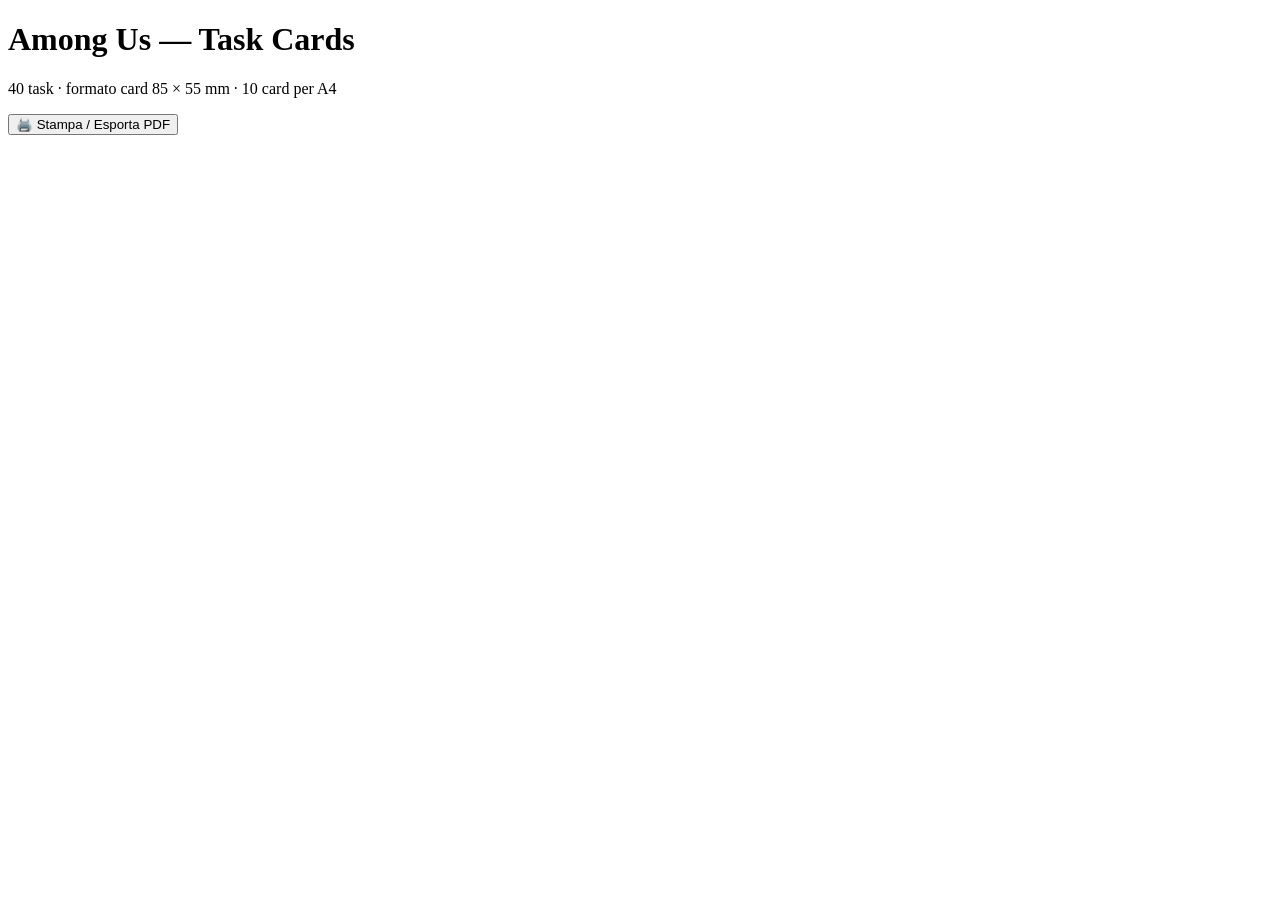
==== index.html @ a501e374 "Add Among Us task card template" ====
<!doctype html>
<html lang="it">
<head>
  <meta charset="utf-8">
  <meta name="viewport" content="width=device-width, initial-scale=1">
  <title>Among Us — Task Cards</title>
  <link rel="stylesheet" href="styles.css">
</head>
<body>
  <header class="toolbar">
    <div>
      <h1>Among Us — Task Cards</h1>
      <p>40 task · formato card 85 × 55 mm · 10 card per A4</p>
    </div>
    <button type="button" onclick="window.print()">🖨️ Stampa / Esporta PDF</button>
  </header>

  <main id="cards"></main>

  <script src="tasks.js"></script>
</body>
</html>
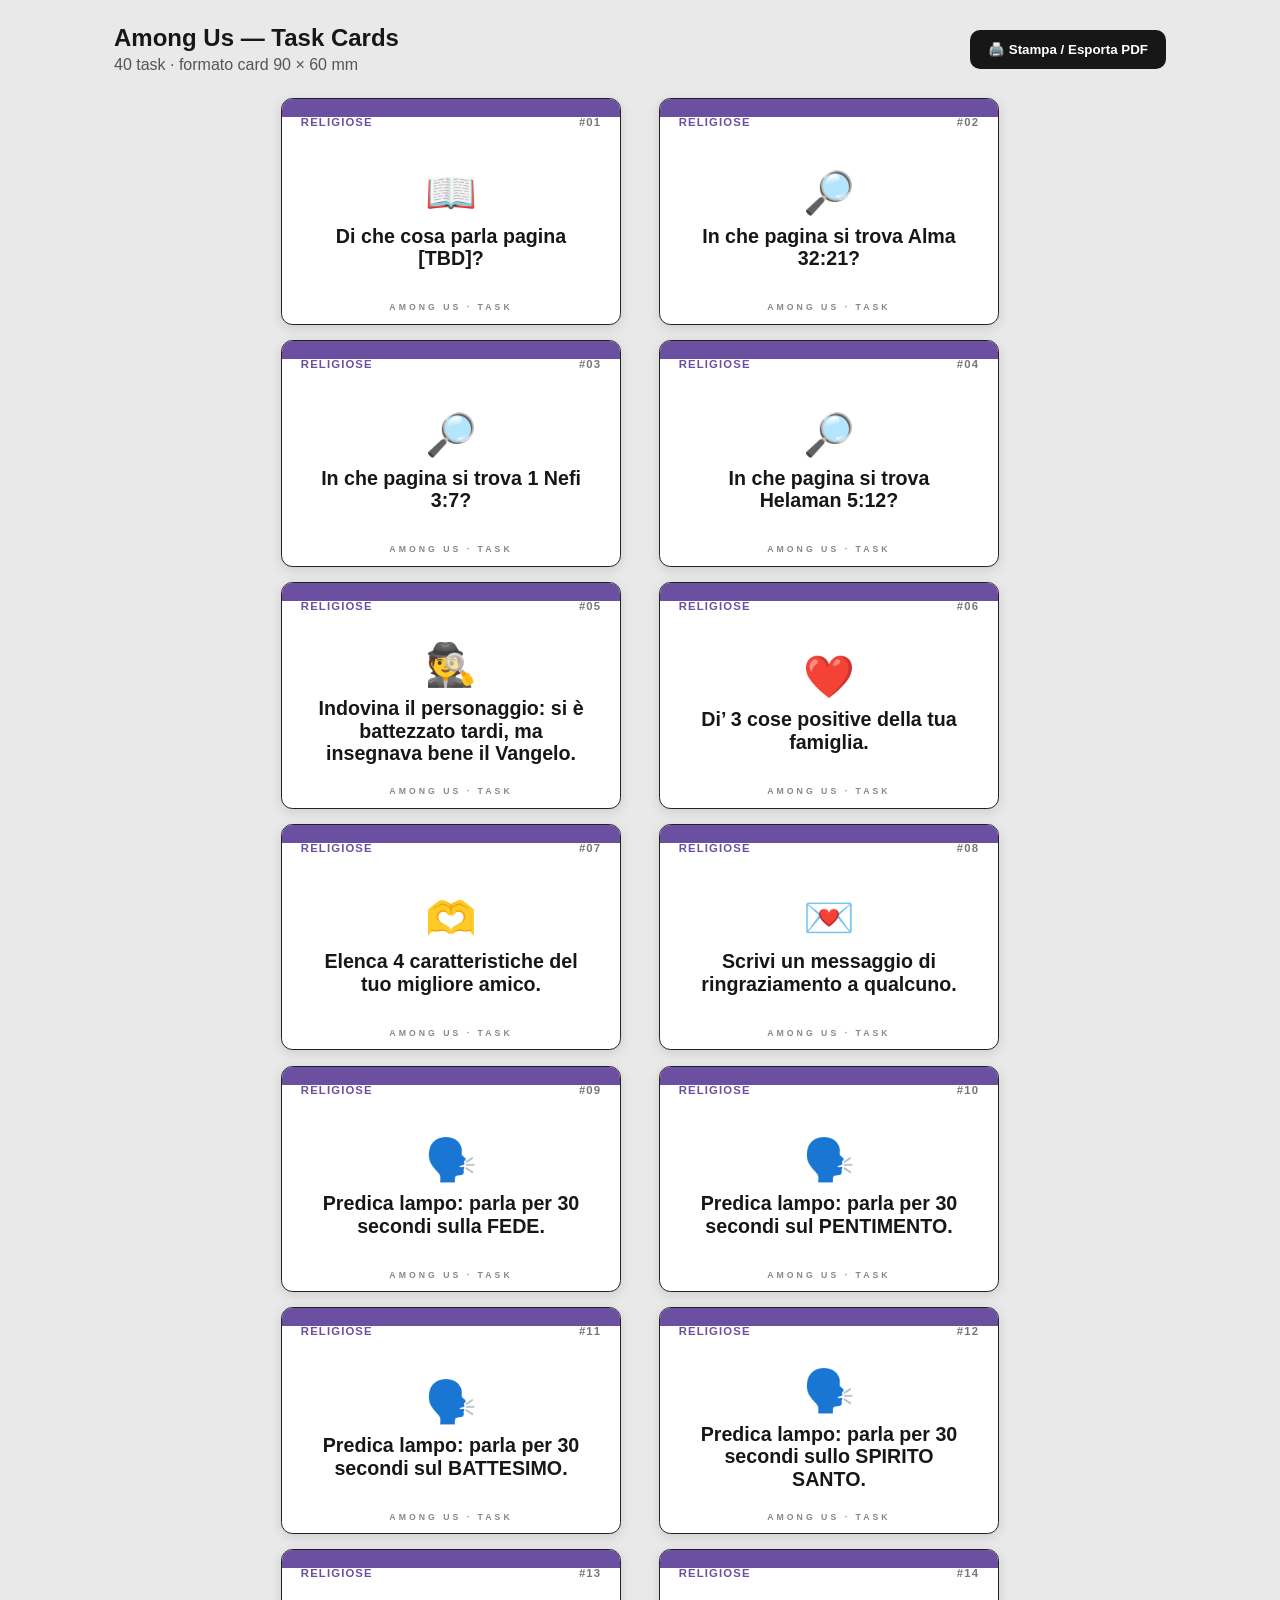
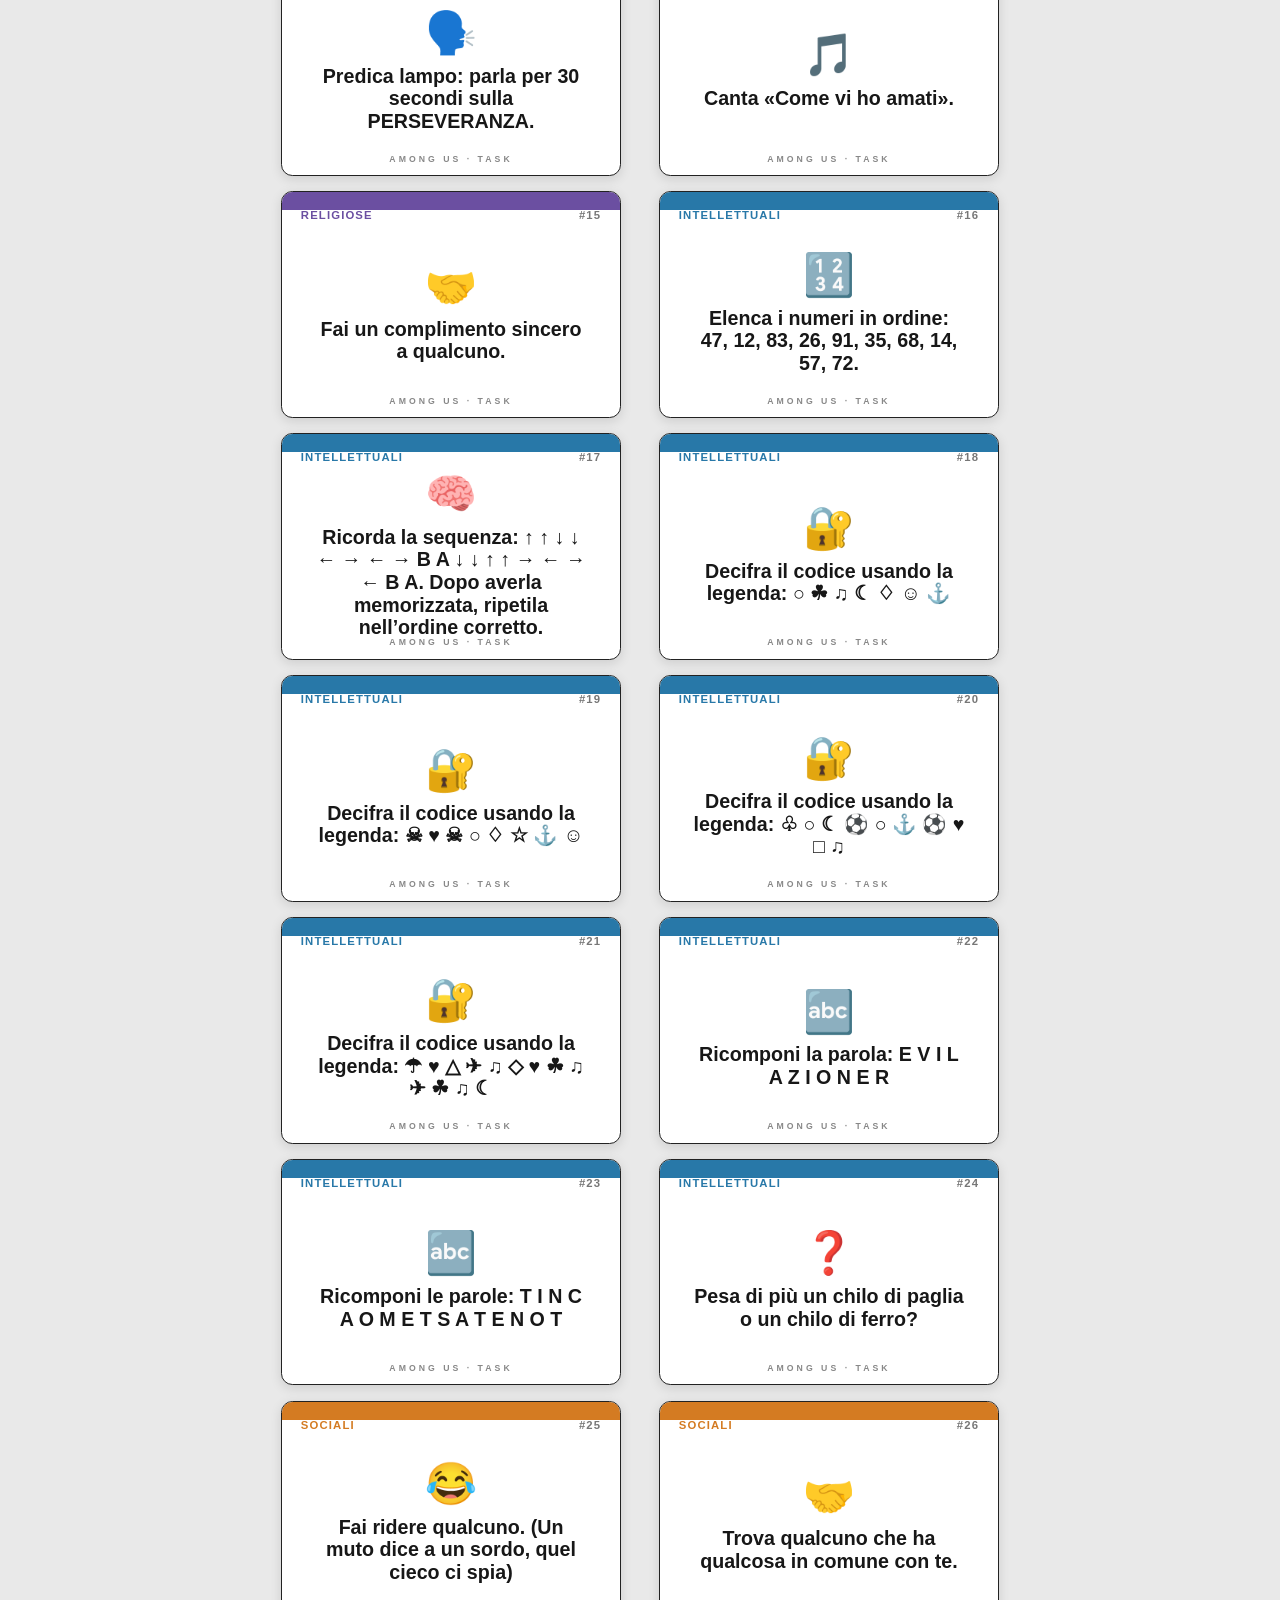
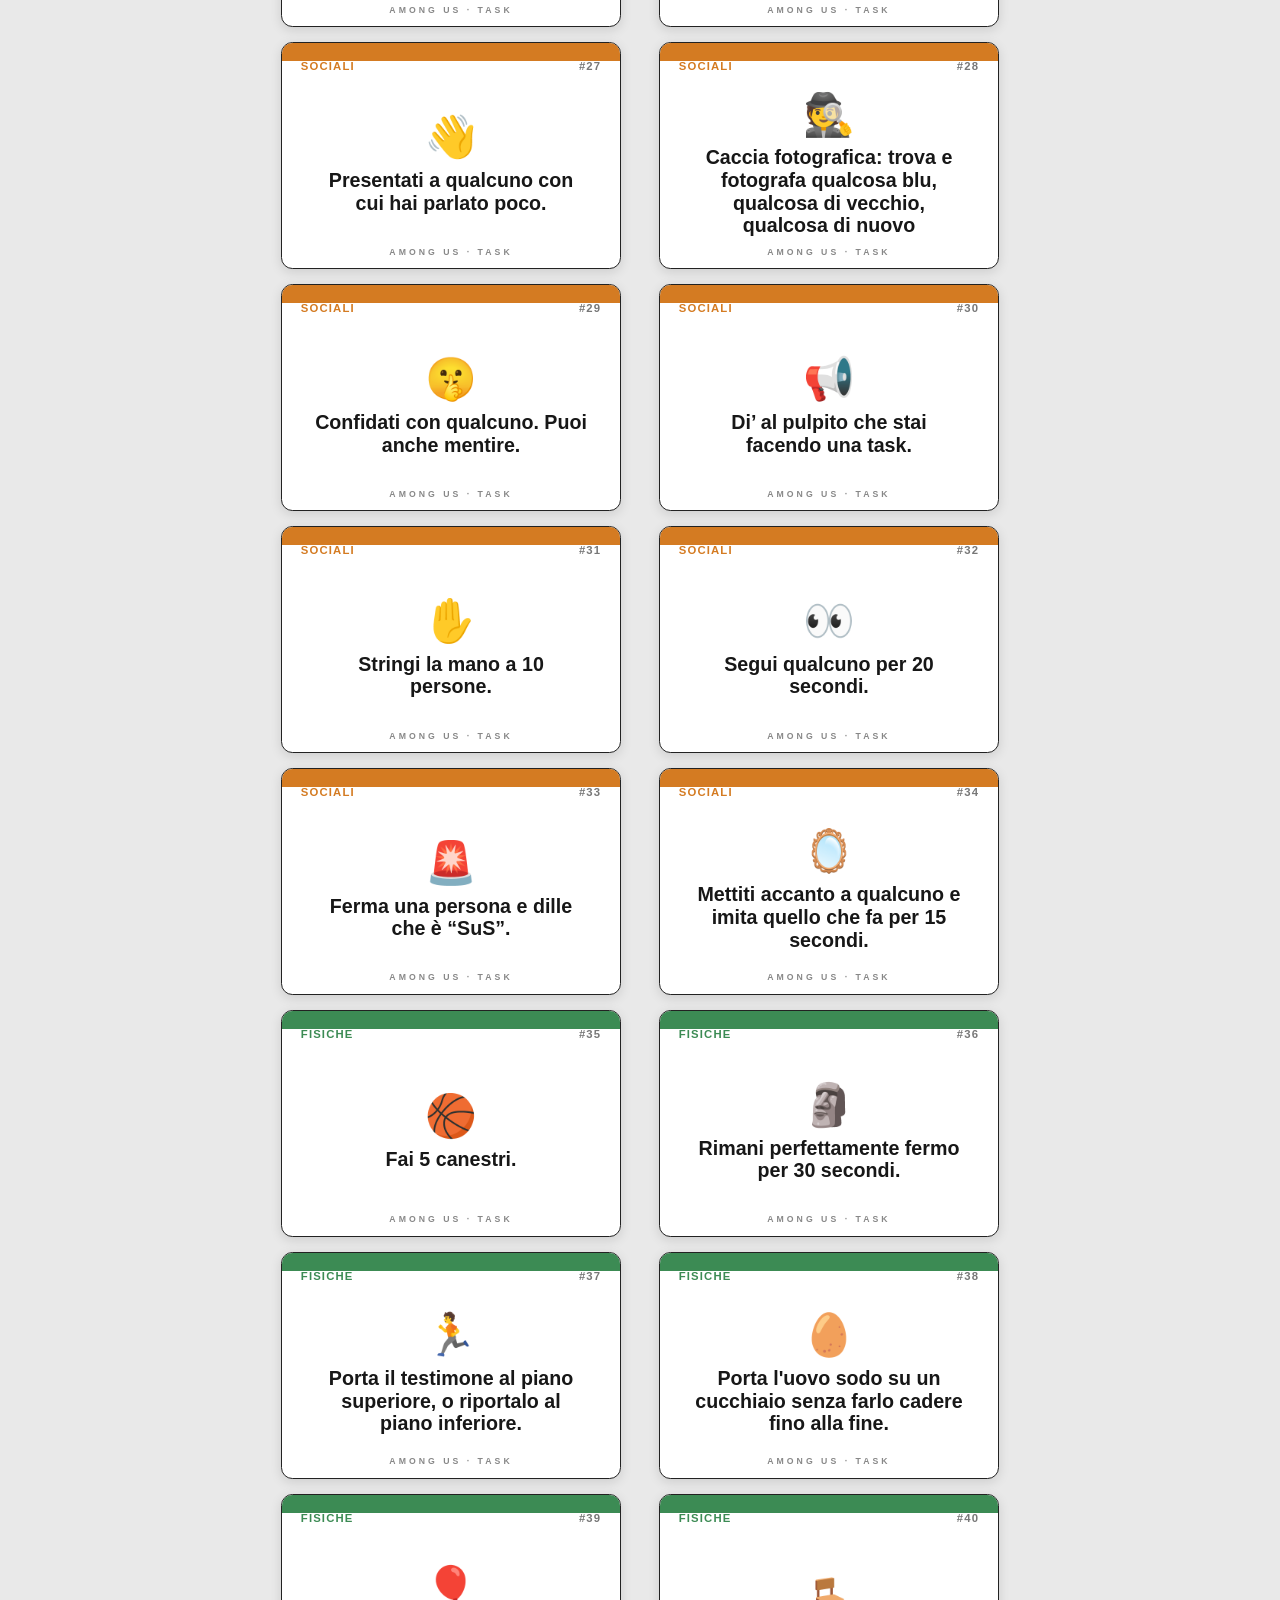
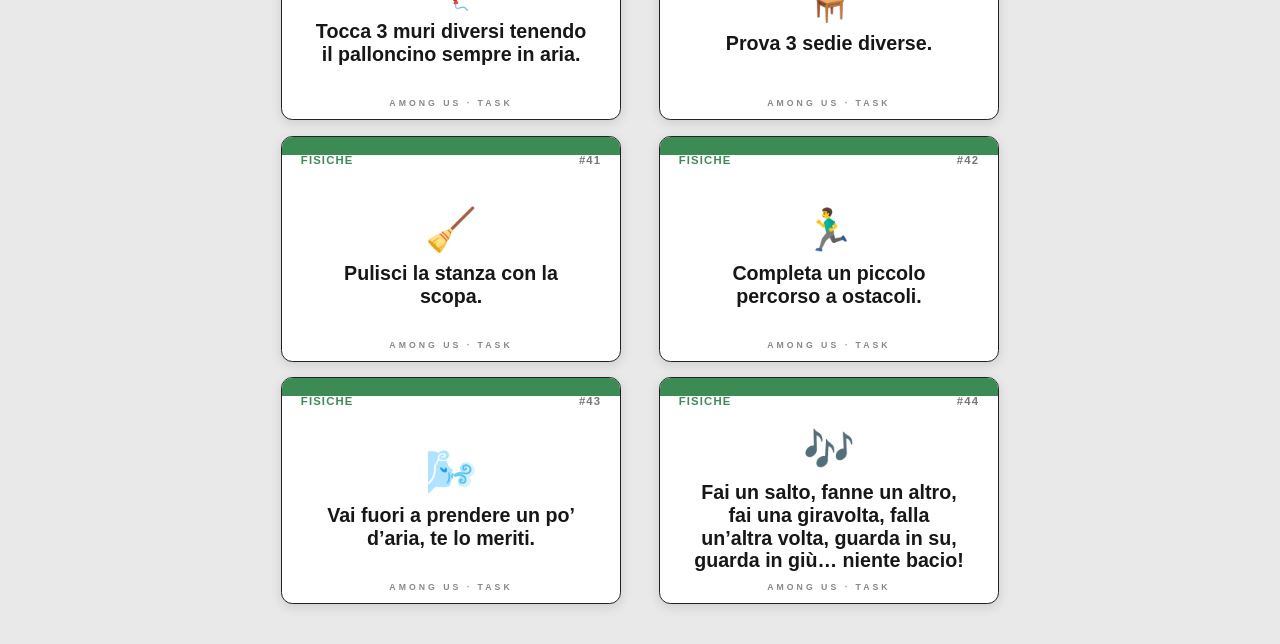
==== commit 7cc4cd68: "Update task card dimensions in index.html" ====
--- a/index.html
+++ b/index.html
@@ -10,7 +10,7 @@
   <header class="toolbar">
     <div>
       <h1>Among Us — Task Cards</h1>
-      <p>40 task · formato card 85 × 55 mm · 10 card per A4</p>
+      <p>40 task · formato card 90 × 60 mm</p>
     </div>
     <button type="button" onclick="window.print()">🖨️ Stampa / Esporta PDF</button>
   </header>
--- a/styles.css
+++ b/styles.css
@@ -0,0 +1,185 @@
+@page {
+  size: A4 portrait;
+  margin: 0;
+}
+
+:root {
+  --card-width: 90mm;
+  --card-height: 60mm;
+  --page-width: 210mm;
+  --page-height: 297mm;
+  --page-gap-x: 10mm;
+  --page-gap-y: 4mm;
+}
+
+* {
+  box-sizing: border-box;
+}
+
+html,
+body {
+  margin: 0;
+  padding: 0;
+}
+
+body {
+  background: #e9e9e9;
+  color: #171717;
+  font-family: Arial, Helvetica, sans-serif;
+}
+
+.toolbar {
+  max-width: 1100px;
+  margin: 0 auto;
+  padding: 24px;
+  display: flex;
+  align-items: center;
+  justify-content: space-between;
+  gap: 20px;
+}
+
+.toolbar h1 {
+  margin: 0 0 4px;
+  font-size: 24px;
+}
+
+.toolbar p {
+  margin: 0;
+  color: #555;
+}
+
+.toolbar button {
+  border: 0;
+  border-radius: 10px;
+  padding: 12px 18px;
+  background: #171717;
+  color: white;
+  font-weight: 700;
+  cursor: pointer;
+}
+
+#cards {
+  width: var(--page-width);
+  margin: 0 auto;
+  display: grid;
+  grid-template-columns: repeat(2, var(--card-width));
+  grid-auto-rows: var(--card-height);
+  column-gap: var(--page-gap-x);
+  row-gap: var(--page-gap-y);
+  justify-content: center;
+}
+
+.card {
+  width: var(--card-width);
+  height: var(--card-height);
+  position: relative;
+  overflow: hidden;
+  background: #fff;
+  border: 0.35mm solid #222;
+  border-radius: 3mm;
+  padding: 5mm;
+  display: flex;
+  flex-direction: column;
+  align-items: center;
+  justify-content: center;
+  text-align: center;
+  break-inside: avoid;
+  page-break-inside: avoid;
+}
+
+.card::before {
+  content: "";
+  position: absolute;
+  inset: 0;
+  border-top: 5mm solid var(--accent);
+  pointer-events: none;
+}
+
+.card-top {
+  position: absolute;
+  top: 4.5mm;
+  left: 5mm;
+  right: 5mm;
+  display: flex;
+  justify-content: space-between;
+  align-items: center;
+  font-size: 3mm;
+  font-weight: 700;
+  text-transform: uppercase;
+  letter-spacing: 0.3mm;
+}
+
+.category {
+  color: var(--accent);
+}
+
+.number {
+  color: #777;
+}
+
+.task-icon {
+  font-size: 11mm;
+  line-height: 1;
+  margin-top: 5mm;
+  margin-bottom: 3mm;
+}
+
+.task-text {
+  max-width: 72mm;
+  font-size: 5.2mm;
+  line-height: 1.15;
+  font-weight: 700;
+}
+
+.footer {
+  position: absolute;
+  bottom: 3mm;
+  left: 0;
+  right: 0;
+  font-size: 2.3mm;
+  letter-spacing: 0.8mm;
+  color: #888;
+  font-weight: 700;
+}
+
+.religiose { --accent: #6b4fa1; }
+.intellettuali { --accent: #2878a8; }
+.sociali { --accent: #d47b22; }
+.fisiche { --accent: #3c8b54; }
+
+@media screen {
+  #cards {
+    margin-bottom: 40px;
+  }
+
+  .card {
+    box-shadow: 0 3px 12px rgba(0, 0, 0, 0.12);
+  }
+}
+
+@media print {
+  body {
+    background: white;
+  }
+
+  .toolbar {
+    display: none;
+  }
+
+  #cards {
+    width: 210mm;
+    min-height: 297mm;
+    margin: 0;
+    padding: 10mm;
+    grid-template-columns: repeat(2, var(--card-width));
+    grid-template-rows: repeat(4, var(--card-height));
+    grid-auto-rows: var(--card-height);
+    column-gap: var(--page-gap-x);
+    row-gap: var(--page-gap-y);
+    align-content: start;
+  }
+
+  .card {
+    box-shadow: none;
+  }
+}
